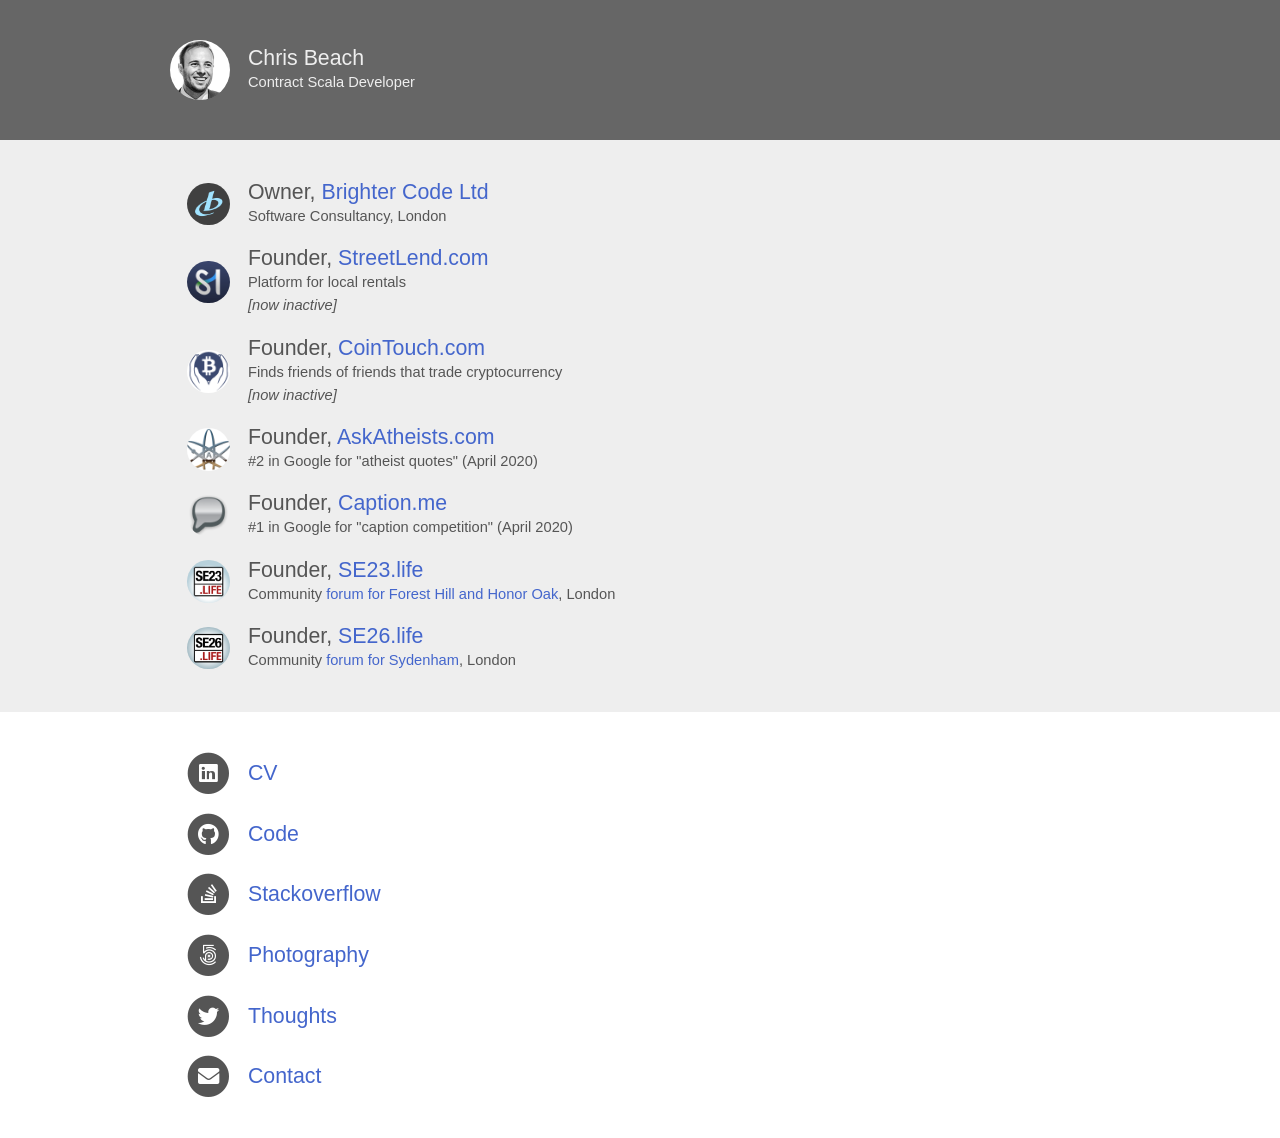
==== index.html @ a027bfa5 "update links" ====
<html>
    <head>
        <title>Chris Beach - Contract Scala Developer</title>
        <link rel="stylesheet" type="text/css" href="lib/fontawesome-all.min.css" />
        <link rel="stylesheet" type="text/css" href="stylesheet.css" />
        <meta name="viewport" content="width=350, initial-scale=1" />
    </head>

    <table width="100%">
        <thead>
            <tr class="me">
                <td><img class="icon" src="img/chrisbeach.png"/></td>
                <td>
                    Chris Beach
                    <div class="description">
                        Contract Scala Developer
                    </div>

                </td>
            </tr>
        </thead>
        <tbody>
            <tr>
                <td>
                    <a href="https://brightercode.com">
                        <img class="icon" src="img/brightercode.png"/>
                    </a>
                </td>

                <td>
                    Owner, <a href="https://brightercode.com">Brighter Code Ltd</a>
                    <div class="description">
                        Software Consultancy, London
                    </div>
                </td>
            </tr>
            <tr>
                <td>
                    <a href="https://streetlend.com">
                        <img class="icon" src="img/streetlend.png"/>
                    </a>
                </td>
                <td>
                    Founder, <a href="https://streetlend.com">StreetLend.com</a>
                    <div class="description">Platform for local rentals
                        <br/><i>[now inactive]</i>
                    </div>
                </td>
            </tr>
            <tr>
                <td>
                    <a href="https://cointouch.com">
                        <img class="icon" src="img/cointouch.png"/>
                    </a>
                </td>
                <td>
                    Founder, <a href="https://cointouch.com">CoinTouch.com</a>
                    <div class="description">Finds friends of friends that trade cryptocurrency
                        <br/><i>[now inactive]</i>
                    </div>
                </td>
            </tr>
            <tr>
                <td>
                    <a href="http://askatheists.com">
                        <img class="icon" src="img/askatheists.png"/>
                    </a>
                </td>
                <td>
                    Founder, <a href="http://askatheists.com">AskAtheists.com</a>
                    <div class="description">#2 in Google for "atheist quotes" (April 2020)</div>
                </td>
            </tr>
            <tr>
                <td>
                    <a href="http://caption.me">
                        <img class="icon" src="img/captionme.png"/>
                    </a>
                </td>
                <td>
                    Founder, <a href="http://caption.me">Caption.me</a>
                    <div class="description">#1 in Google for "caption competition" (April 2020)</div>
                </td>
            </tr>
            <tr>
                <td>
                    <a href="https://se23.life">
                        <img class="icon" src="img/se23.png"/>
                    </a>
                </td>
                <td>
                    Founder, <a href="https://se23.life">SE23.life</a>
                    <div class="description">
                        Community <a href="https://se23.life">forum for Forest Hill and Honor Oak</a>, London
                    </div>
                </td>
            </tr>
            <tr>
                <td>
                    <a href="https://se26.life">
                        <img class="icon" src="img/se26.png"/>
                    </a>
                </td>
                <td>
                    Founder, <a href="https://se26.life">SE26.life</a>
                    <div class="description">
                        Community <a href="https://se26.life">forum for Sydenham</a>, London
                    </div>
                </td>
            </tr>

        </tbody>
        <tfoot>
            <tr>
                <td>
                    <span class="fa-stack">
                        <i class="fas fa-circle fa-stack-2x"></i>
                        <a class="fab fa-linkedin fa-stack-1x fa-inverse" href="https://www.linkedin.com/in/chrisbeach/"></a>
                    </span>
                </td>
                <td>
                    <a href="https://www.linkedin.com/in/chrisbeach/">CV</a>
                </td>
            </tr>

            <tr>
                <td>
                    <span class="fa-stack">
                        <i class="fas fa-circle fa-stack-2x"></i>
                        <a class="fab fa-github fa-stack-1x fa-inverse" href="https://github.com/chrisbeach"></a>
                    </span>
                </td>

                <td><a href="https://github.com/chrisbeach">Code</a></td>
            </tr>

            <tr>
                <td>
                    <span class="fa-stack">
                        <i class="fas fa-circle fa-stack-2x"></i>
                        <a class="fab fa-stack-overflow fa-stack-1x fa-inverse" href="https://stackoverflow.com/users/613368/chris-beach"></a>
                    </span>
                </td>

                <td><a href="https://stackoverflow.com/users/613368/chris-beach">Stackoverflow</a></td>
            </tr>

            <tr>
                <td>
                    <span class="fa-stack">
                        <i class="fas fa-circle fa-stack-2x"></i>
                        <a class="fab fa-500px fa-stack-1x fa-inverse" href="https://500px.com/chrisbeach"></a>
                    </span>
                </td>

                <td><a href="https://500px.com/chrisbeach">Photography</a></td>
            </tr>

            <tr>
                <td>
                    <span class="fa-stack">
                        <i class="fas fa-circle fa-stack-2x"></i>
                        <a class="fab fa-twitter fa-stack-1x fa-inverse" href="https://twitter.com/chrisbeach"></a>
                    </span>
                </td>
                <td>
                    <a href="https://twitter.com/chrisbeach">Thoughts</a>
                </td>
            </tr>

            <tr>
                <td>
                    <span class="fa-stack">
                        <i class="fas fa-circle fa-stack-2x"></i>
                        <a class="fas fa-envelope fa-stack-1x fa-inverse" href="mailto:chris@chrisbeach.co.uk"></a>
                    </span>
                </td>
                <td>
                    <a href="mailto:chris@chrisbeach.co.uk">Contact</a>
                </td>
            </tr>
        </tfoot>
    </table>
</html>
---- stylesheet.css ----
html {
    font-family: "HelveticaNeue-Light", "Helvetica Neue Light", "Helvetica Neue", Helvetica, Arial, "Lucida Grande", sans-serif;
    font-weight: 300;
    line-height: 3.5ex;
}
body {
    padding: 0;
    margin: 0;
}

td:first-child {
    padding-left: 20px;
    white-space: nowrap;
    text-align: right;
}
td {
    vertical-align: middle;
    padding: 8px 8px 10px 10px;
    color: #555;
    background-color: #eee;
    font-size: 16pt;
}
.icon {
    width: 2em;
    height: 2em;
    -webkit-border-radius: 50%;
    -moz-border-radius: 50%;
    border-radius: 50%;
}
.social {
    width: 35px;
}
.description {
    font-size: 11pt;
    display: block;
    line-height: 3ex;
}
.me .icon {
    width: 60px;
    height: 60px;
}
table {
    border-collapse: collapse;
}
thead td {
    background-color: #666;
    color: #EEE;
}
tfoot td {
    background-color: white;
}
thead tr:first-child td,
tbody tr:first-child td,
tfoot tr:first-child td {
    padding-top: 40px
}
thead tr:last-child td,
tbody tr:last-child td,
tfoot tr:last-child td {
    padding-bottom: 40px
}
a {
    text-decoration: none;
    color: #46C
}
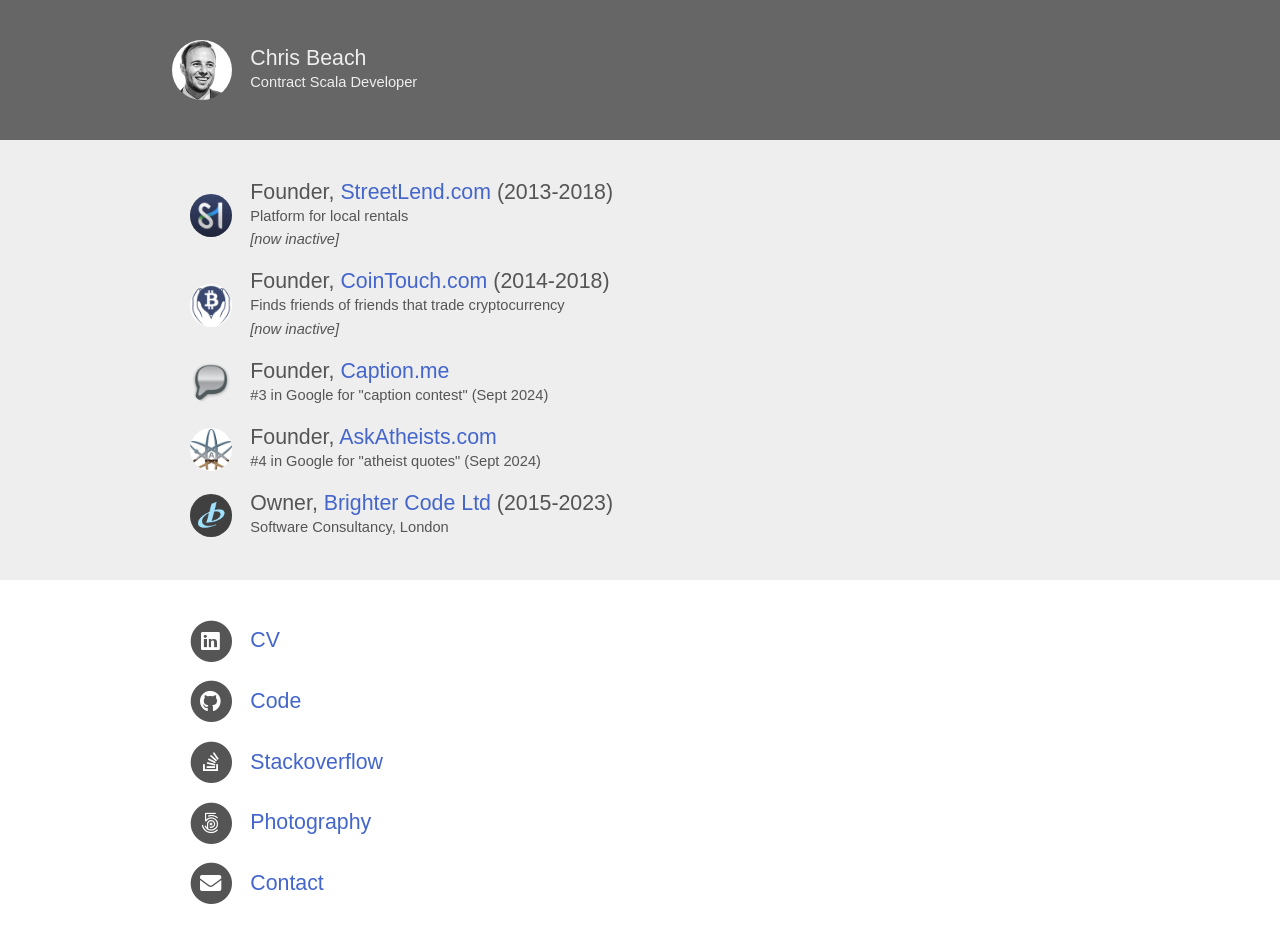
==== commit f1055f16: "updated content" ====
--- a/index.html
+++ b/index.html
@@ -22,26 +22,12 @@
         <tbody>
             <tr>
                 <td>
-                    <a href="https://brightercode.com">
-                        <img class="icon" src="img/brightercode.png"/>
-                    </a>
-                </td>
-
-                <td>
-                    Owner, <a href="https://brightercode.com">Brighter Code Ltd</a>
-                    <div class="description">
-                        Software Consultancy, London
-                    </div>
-                </td>
-            </tr>
-            <tr>
-                <td>
                     <a href="https://streetlend.com">
                         <img class="icon" src="img/streetlend.png"/>
                     </a>
                 </td>
                 <td>
-                    Founder, <a href="https://streetlend.com">StreetLend.com</a>
+                    Founder, <a href="https://streetlend.com">StreetLend.com</a> (2013-2018)
                     <div class="description">Platform for local rentals
                         <br/><i>[now inactive]</i>
                     </div>
@@ -54,10 +40,21 @@
                     </a>
                 </td>
                 <td>
-                    Founder, <a href="https://cointouch.com">CoinTouch.com</a>
+                    Founder, <a href="https://cointouch.com">CoinTouch.com</a> (2014-2018)
                     <div class="description">Finds friends of friends that trade cryptocurrency
                         <br/><i>[now inactive]</i>
                     </div>
+                </td>
+            </tr>
+            <tr>
+                <td>
+                    <a href="http://caption.me">
+                        <img class="icon" src="img/captionme.png"/>
+                    </a>
+                </td>
+                <td>
+                    Founder, <a href="http://caption.me">Caption.me</a>
+                    <div class="description">#3 in Google for "caption contest" (Sept 2024)</div>
                 </td>
             </tr>
             <tr>
@@ -68,47 +65,23 @@
                 </td>
                 <td>
                     Founder, <a href="http://askatheists.com">AskAtheists.com</a>
-                    <div class="description">#2 in Google for "atheist quotes" (April 2020)</div>
+                    <div class="description">#4 in Google for "atheist quotes" (Sept 2024)</div>
                 </td>
             </tr>
             <tr>
                 <td>
-                    <a href="http://caption.me">
-                        <img class="icon" src="img/captionme.png"/>
+                    <a href="https://brightercode.com">
+                        <img class="icon" src="img/brightercode.png"/>
                     </a>
                 </td>
+
                 <td>
-                    Founder, <a href="http://caption.me">Caption.me</a>
-                    <div class="description">#1 in Google for "caption competition" (April 2020)</div>
-                </td>
-            </tr>
-            <tr>
-                <td>
-                    <a href="https://se23.life">
-                        <img class="icon" src="img/se23.png"/>
-                    </a>
-                </td>
-                <td>
-                    Founder, <a href="https://se23.life">SE23.life</a>
+                    Owner, <a href="https://brightercode.com">Brighter Code Ltd</a> (2015-2023)
                     <div class="description">
-                        Community <a href="https://se23.life">forum for Forest Hill and Honor Oak</a>, London
+                        Software Consultancy, London
                     </div>
                 </td>
             </tr>
-            <tr>
-                <td>
-                    <a href="https://se26.life">
-                        <img class="icon" src="img/se26.png"/>
-                    </a>
-                </td>
-                <td>
-                    Founder, <a href="https://se26.life">SE26.life</a>
-                    <div class="description">
-                        Community <a href="https://se26.life">forum for Sydenham</a>, London
-                    </div>
-                </td>
-            </tr>
-
         </tbody>
         <tfoot>
             <tr>
@@ -160,18 +133,6 @@
                 <td>
                     <span class="fa-stack">
                         <i class="fas fa-circle fa-stack-2x"></i>
-                        <a class="fab fa-twitter fa-stack-1x fa-inverse" href="https://twitter.com/chrisbeach"></a>
-                    </span>
-                </td>
-                <td>
-                    <a href="https://twitter.com/chrisbeach">Thoughts</a>
-                </td>
-            </tr>
-
-            <tr>
-                <td>
-                    <span class="fa-stack">
-                        <i class="fas fa-circle fa-stack-2x"></i>
                         <a class="fas fa-envelope fa-stack-1x fa-inverse" href="mailto:chris@chrisbeach.co.uk"></a>
                     </span>
                 </td>
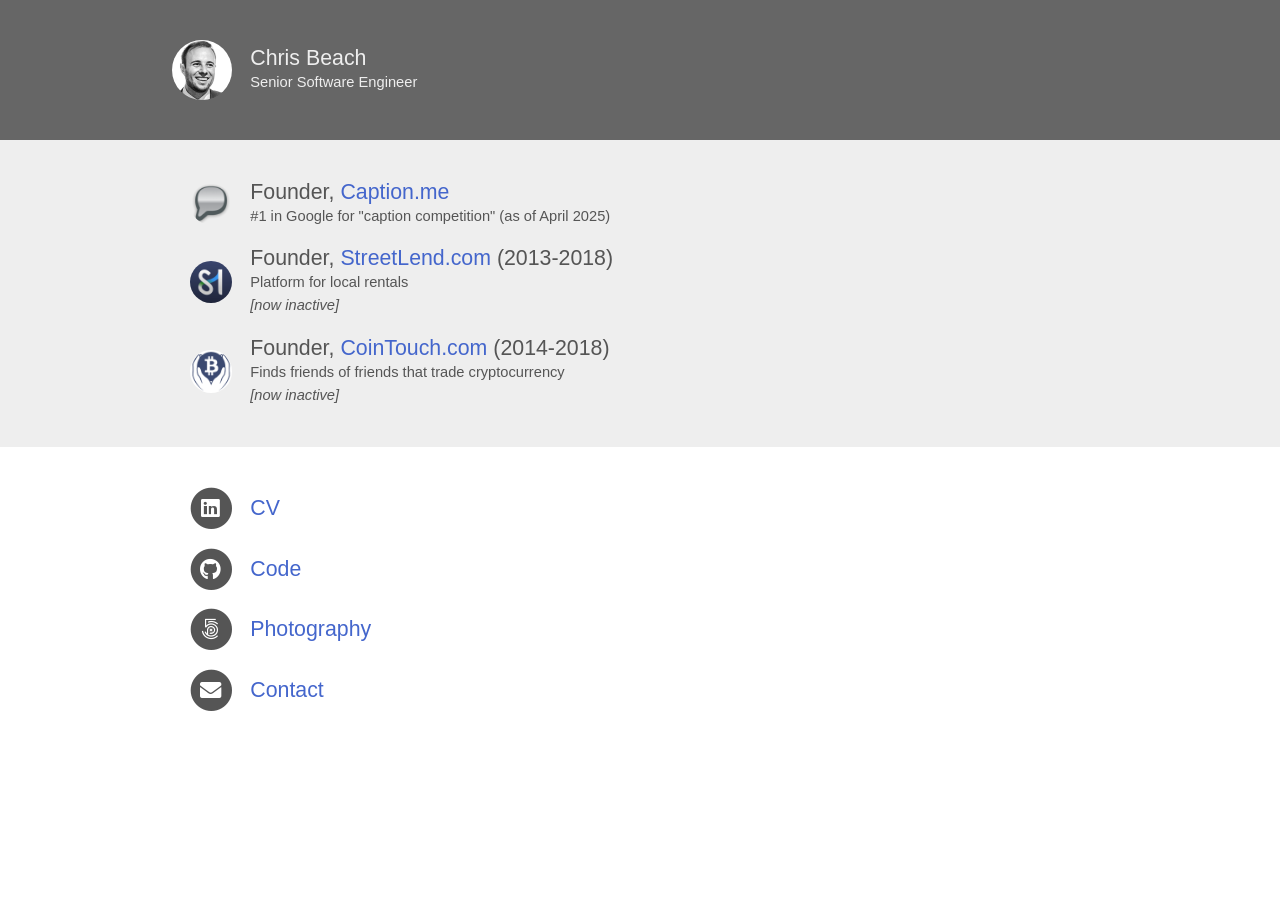
==== commit 5f15d34e: "remove brighter code and stack overflow" ====
--- a/index.html
+++ b/index.html
@@ -1,6 +1,6 @@
 <html>
     <head>
-        <title>Chris Beach - Contract Scala Developer</title>
+        <title>Chris Beach - Senior Software Engineer</title>
         <link rel="stylesheet" type="text/css" href="lib/fontawesome-all.min.css" />
         <link rel="stylesheet" type="text/css" href="stylesheet.css" />
         <meta name="viewport" content="width=350, initial-scale=1" />
@@ -13,13 +13,24 @@
                 <td>
                     Chris Beach
                     <div class="description">
-                        Contract Scala Developer
+                        Senior Software Engineer
                     </div>
 
                 </td>
             </tr>
         </thead>
         <tbody>
+            <tr>
+                <td>
+                    <a href="http://caption.me">
+                        <img class="icon" src="img/captionme.png"/>
+                    </a>
+                </td>
+                <td>
+                    Founder, <a href="http://caption.me">Caption.me</a>
+                    <div class="description">#1 in Google for "caption competition" (as of April 2025)</div>
+                </td>
+            </tr>
             <tr>
                 <td>
                     <a href="https://streetlend.com">
@@ -43,42 +54,6 @@
                     Founder, <a href="https://cointouch.com">CoinTouch.com</a> (2014-2018)
                     <div class="description">Finds friends of friends that trade cryptocurrency
                         <br/><i>[now inactive]</i>
-                    </div>
-                </td>
-            </tr>
-            <tr>
-                <td>
-                    <a href="http://caption.me">
-                        <img class="icon" src="img/captionme.png"/>
-                    </a>
-                </td>
-                <td>
-                    Founder, <a href="http://caption.me">Caption.me</a>
-                    <div class="description">#3 in Google for "caption contest" (Sept 2024)</div>
-                </td>
-            </tr>
-            <tr>
-                <td>
-                    <a href="http://askatheists.com">
-                        <img class="icon" src="img/askatheists.png"/>
-                    </a>
-                </td>
-                <td>
-                    Founder, <a href="http://askatheists.com">AskAtheists.com</a>
-                    <div class="description">#4 in Google for "atheist quotes" (Sept 2024)</div>
-                </td>
-            </tr>
-            <tr>
-                <td>
-                    <a href="https://brightercode.com">
-                        <img class="icon" src="img/brightercode.png"/>
-                    </a>
-                </td>
-
-                <td>
-                    Owner, <a href="https://brightercode.com">Brighter Code Ltd</a> (2015-2023)
-                    <div class="description">
-                        Software Consultancy, London
                     </div>
                 </td>
             </tr>
@@ -111,17 +86,6 @@
                 <td>
                     <span class="fa-stack">
                         <i class="fas fa-circle fa-stack-2x"></i>
-                        <a class="fab fa-stack-overflow fa-stack-1x fa-inverse" href="https://stackoverflow.com/users/613368/chris-beach"></a>
-                    </span>
-                </td>
-
-                <td><a href="https://stackoverflow.com/users/613368/chris-beach">Stackoverflow</a></td>
-            </tr>
-
-            <tr>
-                <td>
-                    <span class="fa-stack">
-                        <i class="fas fa-circle fa-stack-2x"></i>
                         <a class="fab fa-500px fa-stack-1x fa-inverse" href="https://500px.com/chrisbeach"></a>
                     </span>
                 </td>
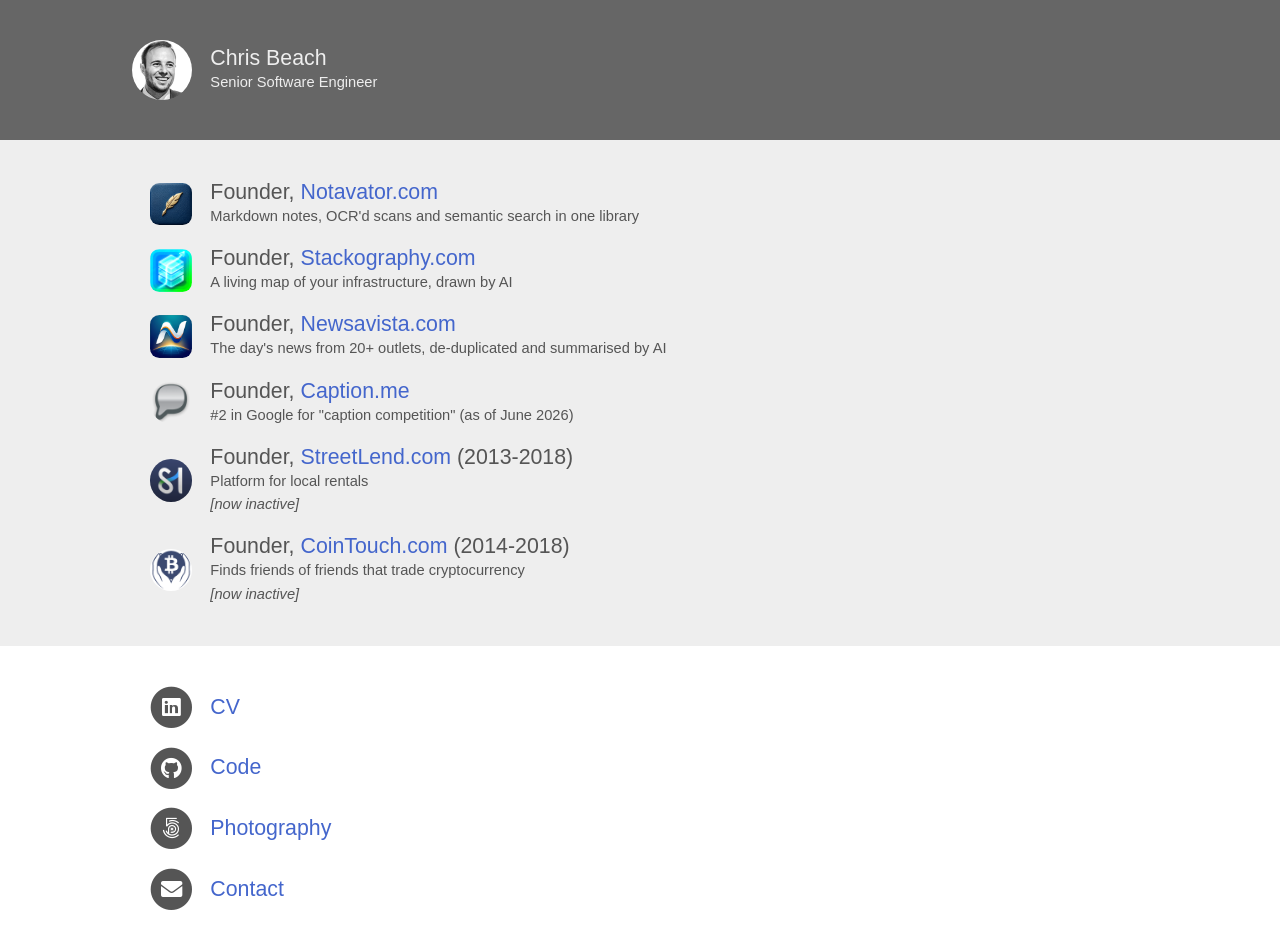
==== commit c4e05726: "Add Notavator, Stackography and Newsavista to top of homepage New projects lead the list with rounde" ====
--- a/index.html
+++ b/index.html
@@ -22,13 +22,46 @@
         <tbody>
             <tr>
                 <td>
+                    <a href="https://notavator.com">
+                        <img class="icon app-icon" src="img/notavator.png"/>
+                    </a>
+                </td>
+                <td>
+                    Founder, <a href="https://notavator.com">Notavator.com</a>
+                    <div class="description">Markdown notes, OCR'd scans and semantic search in one library</div>
+                </td>
+            </tr>
+            <tr>
+                <td>
+                    <a href="https://stackography.com">
+                        <img class="icon app-icon" src="img/stackography.png"/>
+                    </a>
+                </td>
+                <td>
+                    Founder, <a href="https://stackography.com">Stackography.com</a>
+                    <div class="description">A living map of your infrastructure, drawn by AI</div>
+                </td>
+            </tr>
+            <tr>
+                <td>
+                    <a href="https://newsavista.com">
+                        <img class="icon app-icon" src="img/newsavista.png"/>
+                    </a>
+                </td>
+                <td>
+                    Founder, <a href="https://newsavista.com">Newsavista.com</a>
+                    <div class="description">The day's news from 20+ outlets, de-duplicated and summarised by AI</div>
+                </td>
+            </tr>
+            <tr>
+                <td>
                     <a href="http://caption.me">
                         <img class="icon" src="img/captionme.png"/>
                     </a>
                 </td>
                 <td>
                     Founder, <a href="http://caption.me">Caption.me</a>
-                    <div class="description">#1 in Google for "caption competition" (as of April 2025)</div>
+                    <div class="description">#2 in Google for "caption competition" (as of June 2026)</div>
                 </td>
             </tr>
             <tr>
--- a/stylesheet.css
+++ b/stylesheet.css
@@ -26,6 +26,11 @@
     -webkit-border-radius: 50%;
     -moz-border-radius: 50%;
     border-radius: 50%;
+}
+.icon.app-icon {
+    -webkit-border-radius: 22%;
+    -moz-border-radius: 22%;
+    border-radius: 22%;
 }
 .social {
     width: 35px;
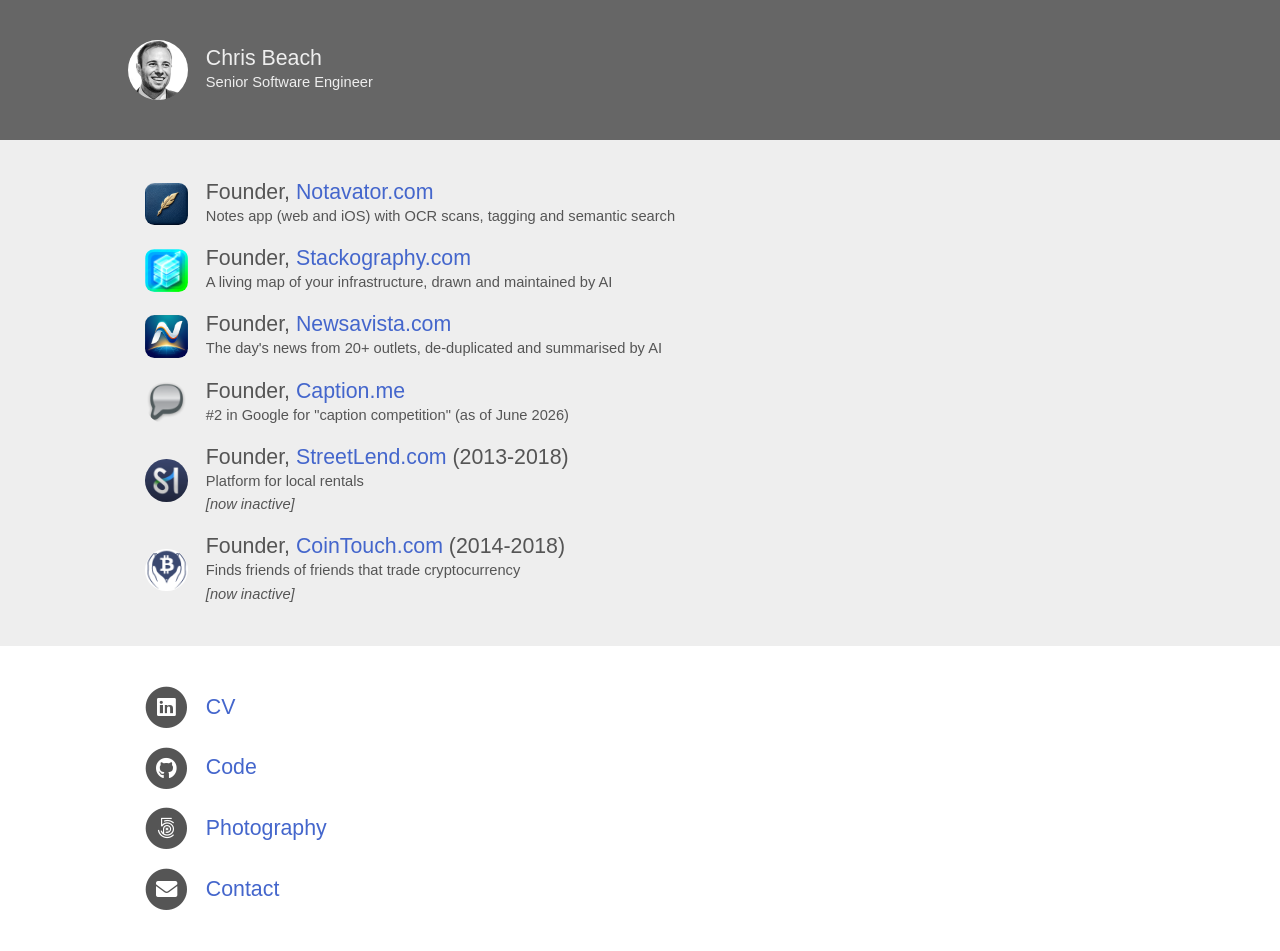
==== commit c45056ac: "wording changes" ====
--- a/index.html
+++ b/index.html
@@ -28,7 +28,7 @@
                 </td>
                 <td>
                     Founder, <a href="https://notavator.com">Notavator.com</a>
-                    <div class="description">Markdown notes, OCR'd scans and semantic search in one library</div>
+                    <div class="description">Notes app (web and iOS) with OCR scans, tagging and semantic search</div>
                 </td>
             </tr>
             <tr>
@@ -39,7 +39,7 @@
                 </td>
                 <td>
                     Founder, <a href="https://stackography.com">Stackography.com</a>
-                    <div class="description">A living map of your infrastructure, drawn by AI</div>
+                    <div class="description">A living map of your infrastructure, drawn and maintained by AI</div>
                 </td>
             </tr>
             <tr>
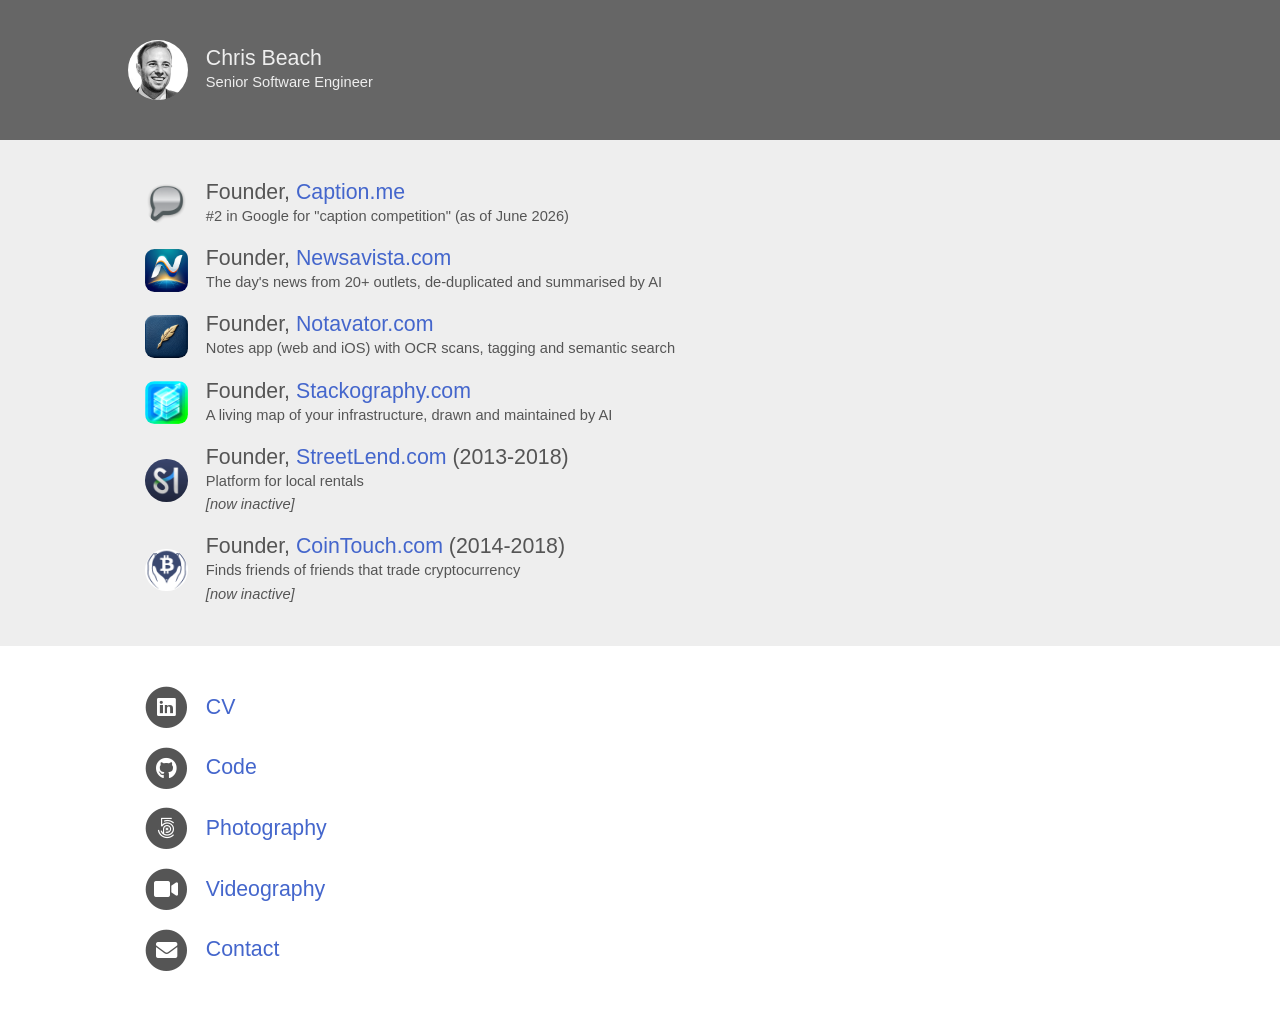
==== commit 2f9b20c1: "Homepage: add Videography link, put Caption.me and Newsavista first Co-Authored-By: Claude Opus 5.5 " ====
--- a/index.html
+++ b/index.html
@@ -22,6 +22,28 @@
         <tbody>
             <tr>
                 <td>
+                    <a href="http://caption.me">
+                        <img class="icon" src="img/captionme.png"/>
+                    </a>
+                </td>
+                <td>
+                    Founder, <a href="http://caption.me">Caption.me</a>
+                    <div class="description">#2 in Google for "caption competition" (as of June 2026)</div>
+                </td>
+            </tr>
+            <tr>
+                <td>
+                    <a href="https://newsavista.com">
+                        <img class="icon app-icon" src="img/newsavista.png"/>
+                    </a>
+                </td>
+                <td>
+                    Founder, <a href="https://newsavista.com">Newsavista.com</a>
+                    <div class="description">The day's news from 20+ outlets, de-duplicated and summarised by AI</div>
+                </td>
+            </tr>
+            <tr>
+                <td>
                     <a href="https://notavator.com">
                         <img class="icon app-icon" src="img/notavator.png"/>
                     </a>
@@ -40,28 +62,6 @@
                 <td>
                     Founder, <a href="https://stackography.com">Stackography.com</a>
                     <div class="description">A living map of your infrastructure, drawn and maintained by AI</div>
-                </td>
-            </tr>
-            <tr>
-                <td>
-                    <a href="https://newsavista.com">
-                        <img class="icon app-icon" src="img/newsavista.png"/>
-                    </a>
-                </td>
-                <td>
-                    Founder, <a href="https://newsavista.com">Newsavista.com</a>
-                    <div class="description">The day's news from 20+ outlets, de-duplicated and summarised by AI</div>
-                </td>
-            </tr>
-            <tr>
-                <td>
-                    <a href="http://caption.me">
-                        <img class="icon" src="img/captionme.png"/>
-                    </a>
-                </td>
-                <td>
-                    Founder, <a href="http://caption.me">Caption.me</a>
-                    <div class="description">#2 in Google for "caption competition" (as of June 2026)</div>
                 </td>
             </tr>
             <tr>
@@ -130,6 +130,17 @@
                 <td>
                     <span class="fa-stack">
                         <i class="fas fa-circle fa-stack-2x"></i>
+                        <a class="fas fa-video fa-stack-1x fa-inverse" href="/space-adventure/"></a>
+                    </span>
+                </td>
+
+                <td><a href="/space-adventure/">Videography</a></td>
+            </tr>
+
+            <tr>
+                <td>
+                    <span class="fa-stack">
+                        <i class="fas fa-circle fa-stack-2x"></i>
                         <a class="fas fa-envelope fa-stack-1x fa-inverse" href="mailto:chris@chrisbeach.co.uk"></a>
                     </span>
                 </td>
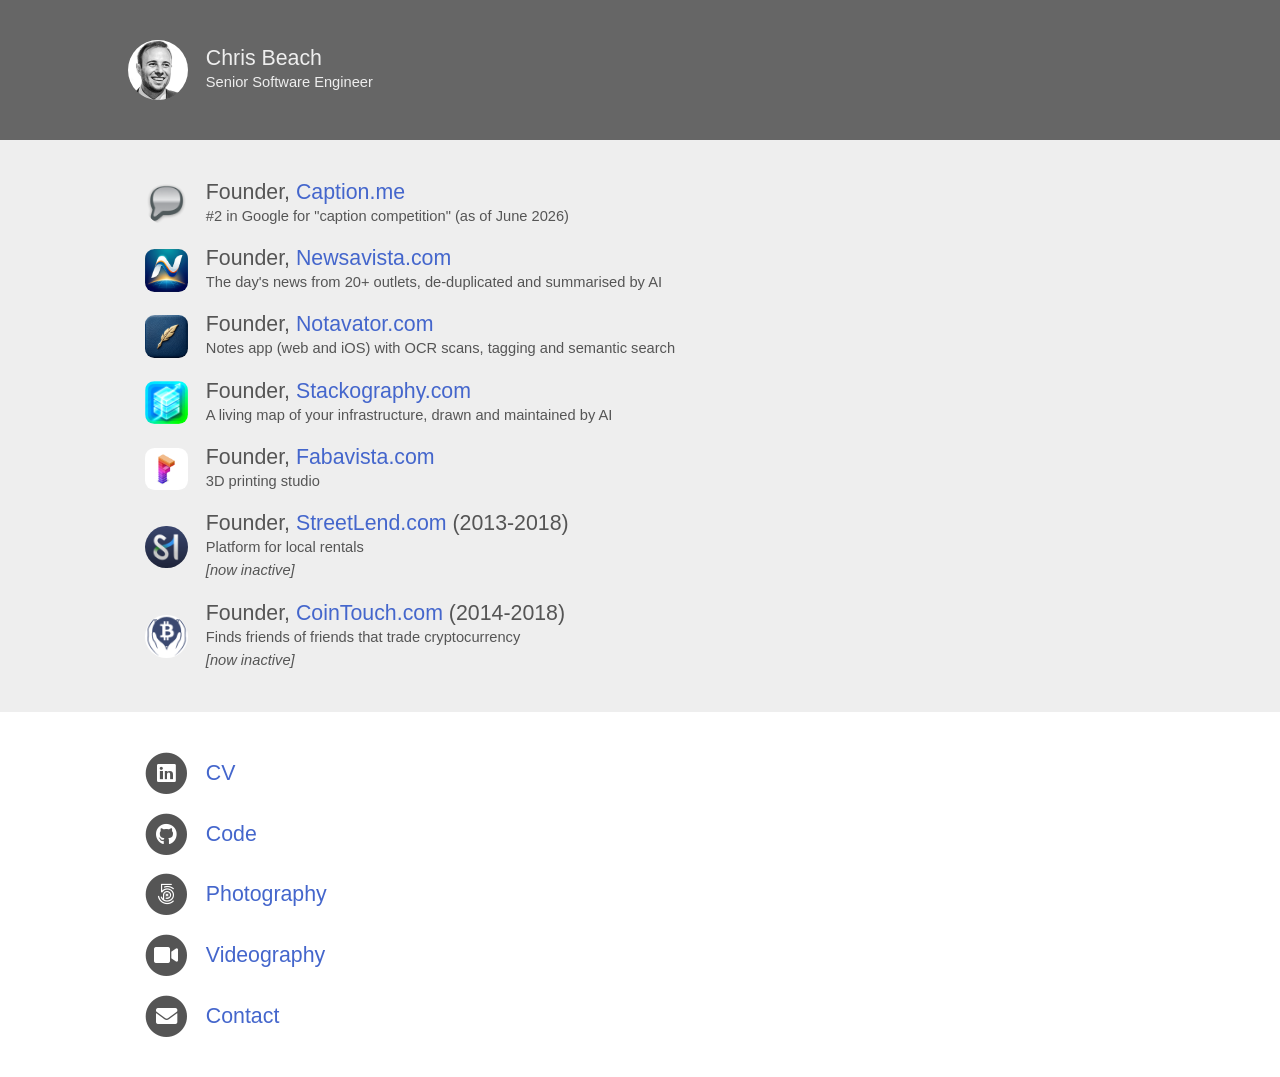
==== commit 87fcfa1c: "Homepage: add Fabavista (3D printing studio) Co-Authored-By: Claude Fable 5.2 <noreply@anthropic.com" ====
--- a/index.html
+++ b/index.html
@@ -62,6 +62,17 @@
                 <td>
                     Founder, <a href="https://stackography.com">Stackography.com</a>
                     <div class="description">A living map of your infrastructure, drawn and maintained by AI</div>
+                </td>
+            </tr>
+            <tr>
+                <td>
+                    <a href="https://fabavista.com">
+                        <img class="icon app-icon" src="img/fabavista.png"/>
+                    </a>
+                </td>
+                <td>
+                    Founder, <a href="https://fabavista.com">Fabavista.com</a>
+                    <div class="description">3D printing studio</div>
                 </td>
             </tr>
             <tr>
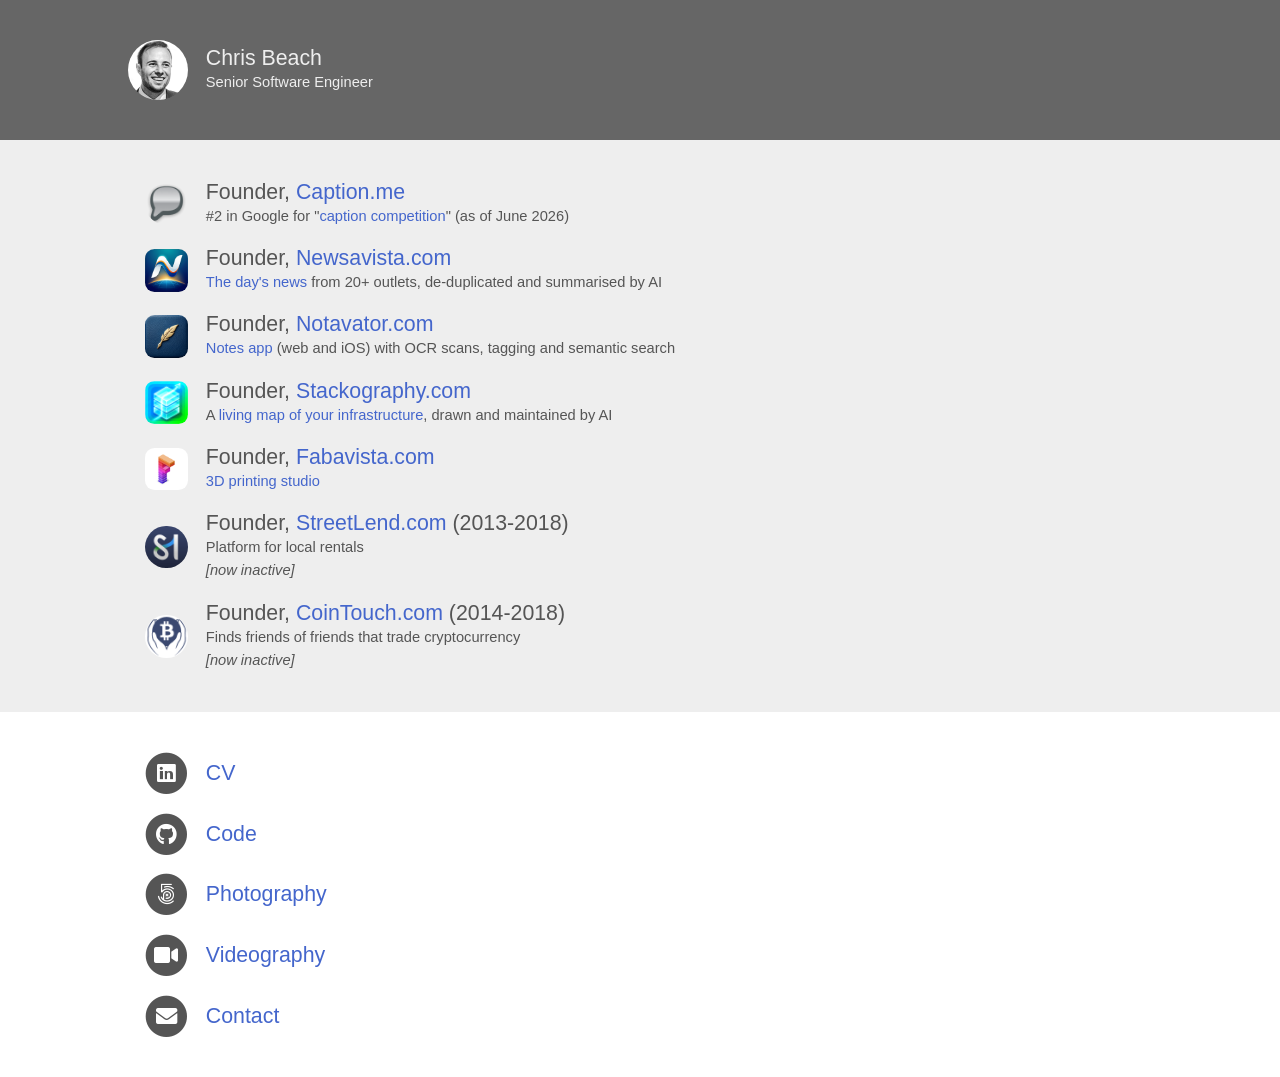
==== commit cc7037e8: "Homepage: link each live site's description text for SEO Keyword anchor text in the subtext now link" ====
--- a/index.html
+++ b/index.html
@@ -22,13 +22,13 @@
         <tbody>
             <tr>
                 <td>
-                    <a href="http://caption.me">
+                    <a href="https://www.caption.me/">
                         <img class="icon" src="img/captionme.png"/>
                     </a>
                 </td>
                 <td>
-                    Founder, <a href="http://caption.me">Caption.me</a>
-                    <div class="description">#2 in Google for "caption competition" (as of June 2026)</div>
+                    Founder, <a href="https://www.caption.me/">Caption.me</a>
+                    <div class="description">#2 in Google for "<a href="https://www.caption.me/">caption competition</a>" (as of June 2026)</div>
                 </td>
             </tr>
             <tr>
@@ -39,7 +39,7 @@
                 </td>
                 <td>
                     Founder, <a href="https://newsavista.com">Newsavista.com</a>
-                    <div class="description">The day's news from 20+ outlets, de-duplicated and summarised by AI</div>
+                    <div class="description"><a href="https://newsavista.com">The day's news</a> from 20+ outlets, de-duplicated and summarised by AI</div>
                 </td>
             </tr>
             <tr>
@@ -50,7 +50,7 @@
                 </td>
                 <td>
                     Founder, <a href="https://notavator.com">Notavator.com</a>
-                    <div class="description">Notes app (web and iOS) with OCR scans, tagging and semantic search</div>
+                    <div class="description"><a href="https://notavator.com">Notes app</a> (web and iOS) with OCR scans, tagging and semantic search</div>
                 </td>
             </tr>
             <tr>
@@ -61,7 +61,7 @@
                 </td>
                 <td>
                     Founder, <a href="https://stackography.com">Stackography.com</a>
-                    <div class="description">A living map of your infrastructure, drawn and maintained by AI</div>
+                    <div class="description">A <a href="https://stackography.com">living map of your infrastructure</a>, drawn and maintained by AI</div>
                 </td>
             </tr>
             <tr>
@@ -72,7 +72,7 @@
                 </td>
                 <td>
                     Founder, <a href="https://fabavista.com">Fabavista.com</a>
-                    <div class="description">3D printing studio</div>
+                    <div class="description"><a href="https://fabavista.com">3D printing studio</a></div>
                 </td>
             </tr>
             <tr>
